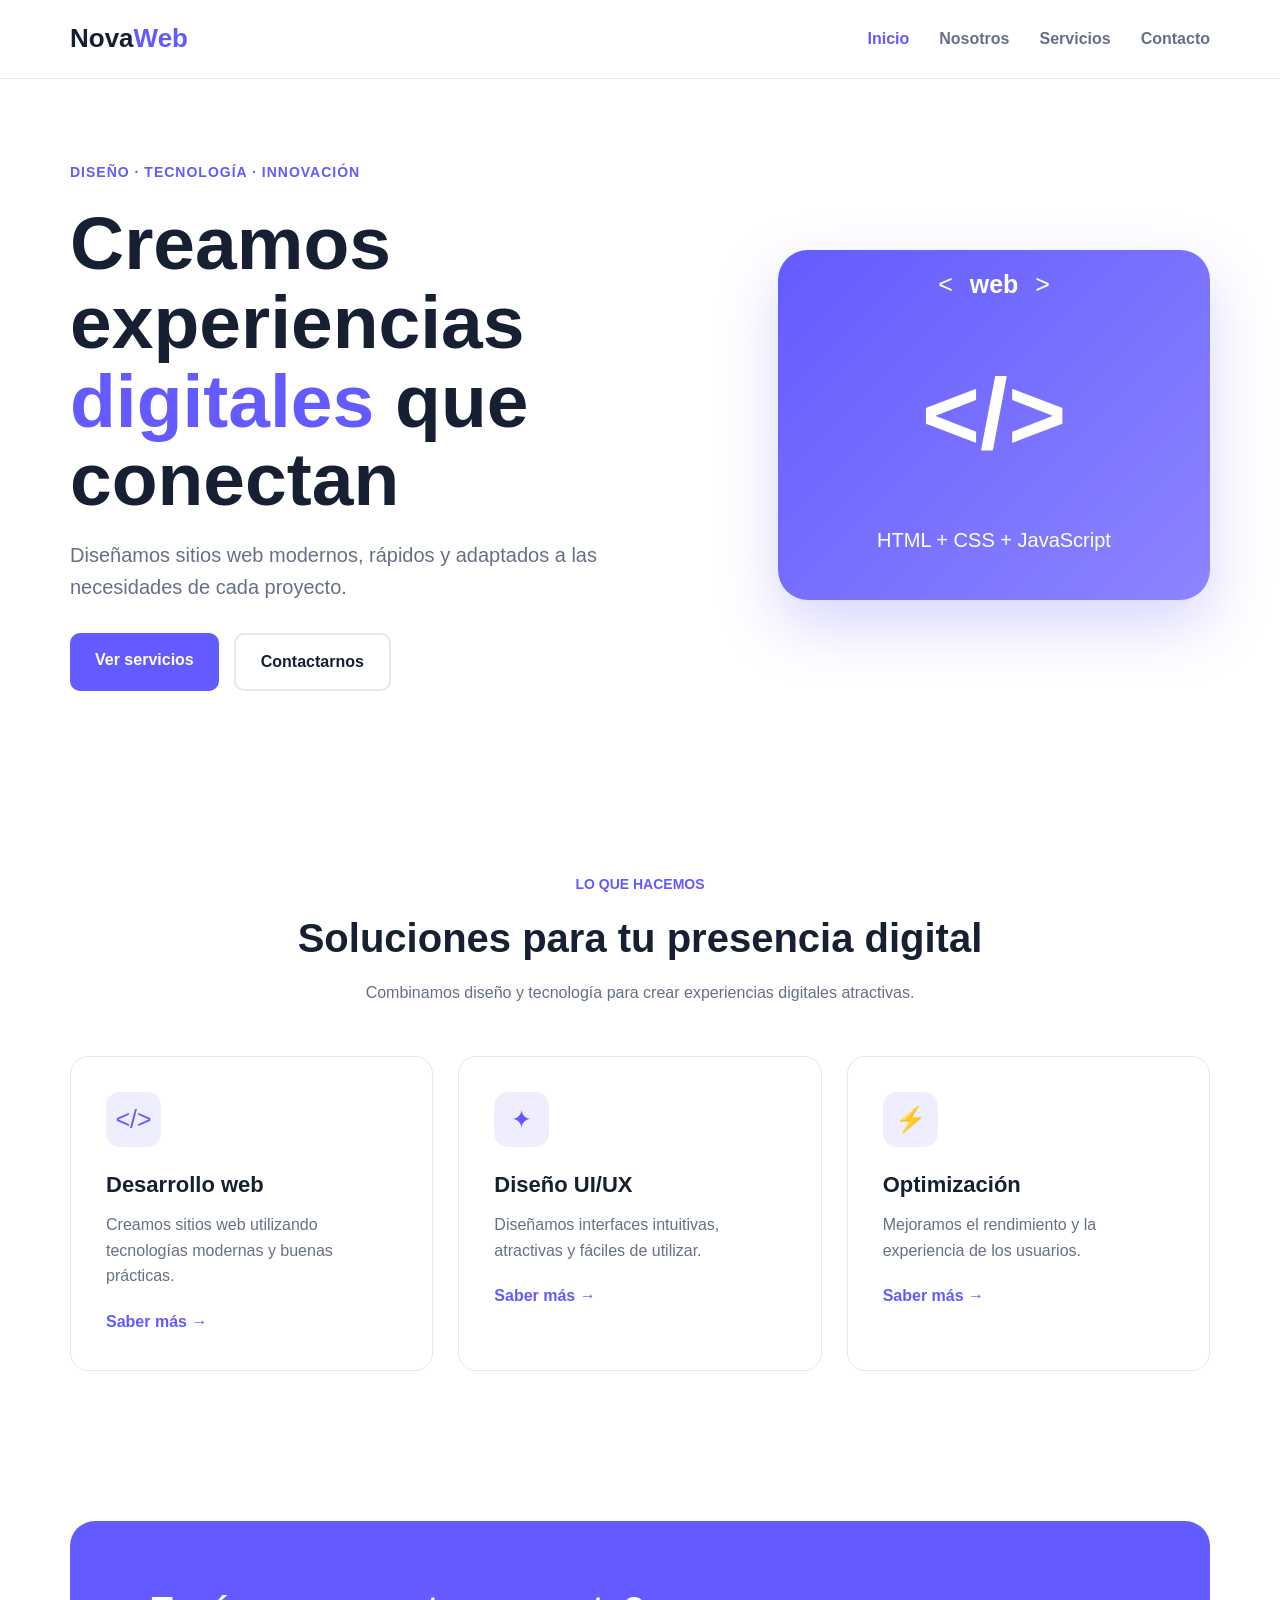
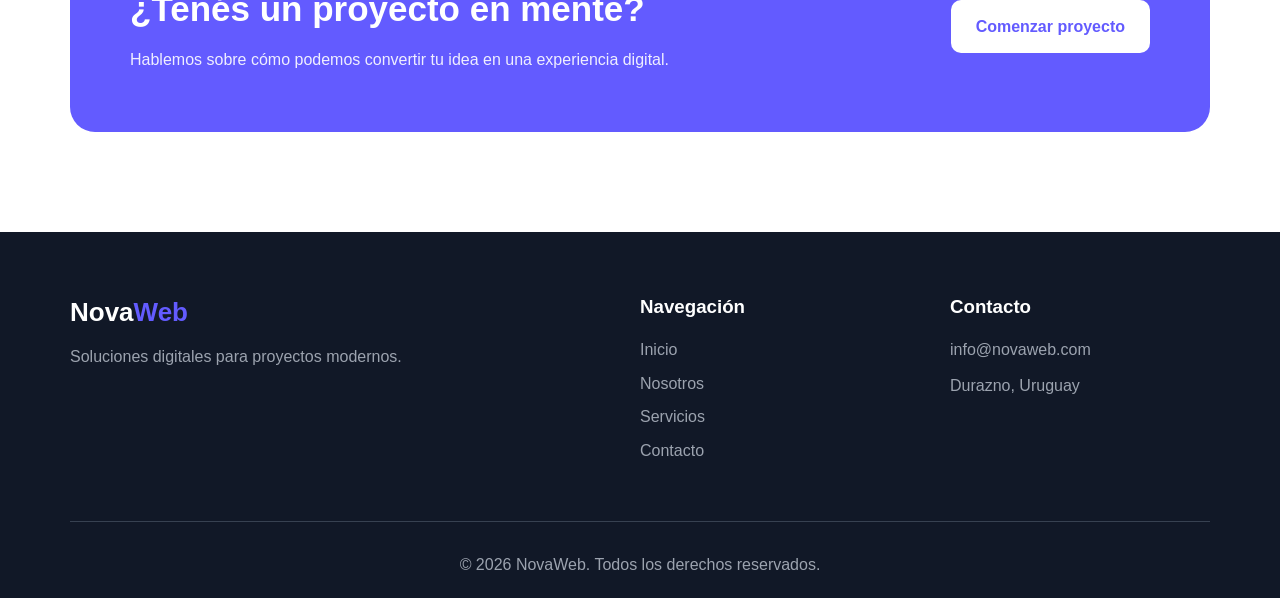
==== index.html @ dd42587b "Initial commit" ====
<!DOCTYPE html>
<html>
<!DOCTYPE html>
<html lang="es">

<head>
    <meta charset="UTF-8">
    <meta name="viewport" content="width=device-width, initial-scale=1.0">

    <meta name="description"
          content="Sitio web de NovaWeb - Diseño y desarrollo web">

    <title>NovaWeb | Inicio</title>

<link rel="icon" type="image/png" href="assets/favicon.png">

    <link rel="stylesheet" href="css/styles.css">
</head>

<body>

    <!-- ================= HEADER ================= -->

    <header class="header">

        <nav class="navbar">

            <a href="index.html" class="logo">
                Nova<span>Web</span>
            </a>

            <button class="menu-btn" id="menuBtn">
                ☰
            </button>

            <ul class="menu" id="menu">

                <li>
                    <a href="index.html" class="activo">
                        Inicio
                    </a>
                </li>

                <li>
                    <a href="nosotros.html">
                        Nosotros
                    </a>
                </li>

                <li>
                    <a href="servicios.html">
                        Servicios
                    </a>
                </li>

                <li>
                    <a href="contacto.html">
                        Contacto
                    </a>
                </li>

            </ul>

        </nav>

    </header>


    <!-- ================= HERO ================= -->

    <main>

        <section class="hero">

            <div class="hero-contenido">

                <span class="etiqueta">
                    DISEÑO · TECNOLOGÍA · INNOVACIÓN
                </span>

                <h1>
                    Creamos experiencias
                    <span>digitales</span>
                    que conectan
                </h1>

                <p>
                    Diseñamos sitios web modernos, rápidos y adaptados
                    a las necesidades de cada proyecto.
                </p>

                <div class="hero-botones">

                    <a href="servicios.html" class="btn btn-principal">
                        Ver servicios
                    </a>

                    <a href="contacto.html" class="btn btn-secundario">
                        Contactarnos
                    </a>

                </div>

            </div>

            <div class="hero-card">

                <div class="codigo">
                    <span>&lt;</span>
                    <strong>web</strong>
                    <span>&gt;</span>
                </div>

                <div class="hero-icon">
                    &lt;/&gt;
                </div>

                <p>
                    HTML + CSS + JavaScript
                </p>

            </div>

        </section>


        <!-- ================= SERVICIOS DESTACADOS ================= -->

        <section class="seccion">

            <div class="titulo-seccion">

                <span>LO QUE HACEMOS</span>

                <h2>
                    Soluciones para tu presencia digital
                </h2>

                <p>
                    Combinamos diseño y tecnología para crear
                    experiencias digitales atractivas.
                </p>

            </div>


            <div class="tarjetas">

                <article class="tarjeta">

                    <div class="icono">
                        &lt;/&gt;
                    </div>

                    <h3>
                        Desarrollo web
                    </h3>

                    <p>
                        Creamos sitios web utilizando tecnologías
                        modernas y buenas prácticas.
                    </p>

                    <a href="servicios.html">
                        Saber más →
                    </a>

                </article>


                <article class="tarjeta">

                    <div class="icono">
                        ✦
                    </div>

                    <h3>
                        Diseño UI/UX
                    </h3>

                    <p>
                        Diseñamos interfaces intuitivas, atractivas
                        y fáciles de utilizar.
                    </p>

                    <a href="servicios.html">
                        Saber más →
                    </a>

                </article>


                <article class="tarjeta">

                    <div class="icono">
                        ⚡
                    </div>

                    <h3>
                        Optimización
                    </h3>

                    <p>
                        Mejoramos el rendimiento y la experiencia
                        de los usuarios.
                    </p>

                    <a href="servicios.html">
                        Saber más →
                    </a>

                </article>

            </div>

        </section>


        <!-- ================= CTA ================= -->

        <section class="cta">

            <div>

                <h2>
                    ¿Tenés un proyecto en mente?
                </h2>

                <p>
                    Hablemos sobre cómo podemos convertir tu idea
                    en una experiencia digital.
                </p>

            </div>

            <a href="contacto.html" class="btn btn-blanco">
                Comenzar proyecto
            </a>

        </section>

    </main>


    <!-- ================= FOOTER ================= -->

    <footer class="footer">

        <div class="footer-contenido">

            <div>

                <a href="index.html" class="logo">
                    Nova<span>Web</span>
                </a>

                <p>
                    Soluciones digitales para proyectos modernos.
                </p>

            </div>


            <div>

                <h3>
                    Navegación
                </h3>

                <a href="index.html">Inicio</a>
                <a href="nosotros.html">Nosotros</a>
                <a href="servicios.html">Servicios</a>
                <a href="contacto.html">Contacto</a>

            </div>


            <div>

                <h3>
                    Contacto
                </h3>

                <p>
                    info@novaweb.com
                </p>

                <p>
                    Durazno, Uruguay
                </p>

            </div>

        </div>


        <div class="copyright">

            <p>
                © 2026 NovaWeb. Todos los derechos reservados.
            </p>

        </div>

    </footer>


    <script src="js/script.js"></script>

</body>

</html>
<!DOCTYPE>
---- css/styles.css ----
/* =========================================
   RESET
========================================= */

* {
    margin: 0;
    padding: 0;
    box-sizing: border-box;
}


html {
    scroll-behavior: smooth;
}


body {
    font-family: Arial, Helvetica, sans-serif;
    color: #172033;
    background: #ffffff;
    line-height: 1.6;
}


/* =========================================
   VARIABLES
========================================= */

:root {

    --primario: #635bff;
    --primario-oscuro: #4d46d8;

    --oscuro: #172033;

    --gris: #667085;

    --fondo: #f7f8fc;

    --blanco: #ffffff;

    --borde: #e5e7eb;

}


/* =========================================
   LINKS
========================================= */

a {
    text-decoration: none;
    color: inherit;
}


/* =========================================
   HEADER
========================================= */

.header {
    background: var(--blanco);
    border-bottom: 1px solid var(--borde);
    position: sticky;
    top: 0;
    z-index: 1000;
}


.navbar {
    max-width: 1200px;
    margin: auto;

    padding: 18px 30px;

    display: flex;
    align-items: center;
    justify-content: space-between;
}


.logo {
    font-size: 26px;
    font-weight: 800;
}


.logo span {
    color: var(--primario);
}


.menu {
    display: flex;
    gap: 30px;
    list-style: none;
}


.menu a {
    color: var(--gris);
    font-weight: 600;
    transition: 0.3s;
}


.menu a:hover,
.menu a.activo {
    color: var(--primario);
}


.menu-btn {
    display: none;

    border: none;
    background: transparent;

    font-size: 28px;
    cursor: pointer;
}


/* =========================================
   HERO
========================================= */

.hero {
    max-width: 1200px;
    margin: auto;

    min-height: 650px;

    padding: 80px 30px;

    display: grid;
    grid-template-columns: 1.2fr 0.8fr;

    gap: 60px;

    align-items: center;
}


.etiqueta {
    color: var(--primario);
    font-weight: 700;
    font-size: 14px;
    letter-spacing: 1px;
}


.hero h1 {
    font-size: clamp(45px, 6vw, 75px);
    line-height: 1.05;

    margin: 20px 0;
}


.hero h1 span {
    color: var(--primario);
}


.hero p {
    font-size: 20px;
    color: var(--gris);

    max-width: 600px;

    margin-bottom: 30px;
}


.hero-botones {
    display: flex;
    gap: 15px;
    flex-wrap: wrap;
}


/* =========================================
   BOTONES
========================================= */

.btn {
    display: inline-block;

    padding: 14px 25px;

    border-radius: 10px;

    font-weight: 700;

    transition: 0.3s;

    cursor: pointer;

    border: none;
}


.btn-principal {
    background: var(--primario);
    color: white;
}


.btn-principal:hover {
    background: var(--primario-oscuro);
    transform: translateY(-2px);
}


.btn-secundario {
    border: 2px solid var(--borde);
}


.btn-secundario:hover {
    border-color: var(--primario);
    color: var(--primario);
}


.btn-blanco {
    background: white;
    color: var(--primario);
}


/* =========================================
   HERO CARD
========================================= */

.hero-card {
    min-height: 350px;

    background:
        linear-gradient(
            135deg,
            #635bff,
            #8b85ff
        );

    border-radius: 30px;

    color: white;

    display: flex;
    flex-direction: column;

    align-items: center;
    justify-content: center;

    box-shadow: 0 25px 60px rgba(99, 91, 255, 0.25);
}


.codigo {
    font-size: 25px;
}


.codigo strong {
    margin: 0 10px;
}


.hero-icon {
    font-size: 100px;
    font-weight: bold;

    margin: 30px 0;
}


.hero-card p {
    color: white;
}


/* =========================================
   SECCIONES
========================================= */

.seccion {
    max-width: 1200px;

    margin: auto;

    padding: 100px 30px;
}


.fondo-claro {
    max-width: none;
    background: var(--fondo);
}


.titulo-seccion {
    text-align: center;

    max-width: 700px;

    margin: 0 auto 50px;
}


.titulo-seccion > span {
    color: var(--primario);
    font-weight: bold;
    font-size: 14px;
}


.titulo-seccion h2 {
    font-size: 40px;
    margin: 10px 0;
}


.titulo-seccion p {
    color: var(--gris);
}


/* =========================================
   TARJETAS
========================================= */

.tarjetas {
    display: grid;

    grid-template-columns:
        repeat(3, 1fr);

    gap: 25px;
}


.tarjeta {
    background: white;

    padding: 35px;

    border: 1px solid var(--borde);

    border-radius: 18px;

    transition: 0.3s;
}


.tarjeta:hover {
    transform: translateY(-8px);

    box-shadow:
        0 20px 40px rgba(0, 0, 0, 0.08);
}


.icono {
    width: 55px;
    height: 55px;

    border-radius: 14px;

    background: #efeeff;

    color: var(--primario);

    display: flex;
    align-items: center;
    justify-content: center;

    font-size: 25px;

    margin-bottom: 20px;
}


.tarjeta h3 {
    font-size: 22px;
    margin-bottom: 10px;
}


.tarjeta p {
    color: var(--gris);
    margin-bottom: 20px;
}


.tarjeta a {
    color: var(--primario);
    font-weight: bold;
}


/* =========================================
   CTA
========================================= */

.cta {
    max-width: 1140px;

    margin: 50px auto 100px;

    padding: 60px;

    border-radius: 25px;

    background: var(--primario);

    color: white;

    display: flex;

    align-items: center;

    justify-content: space-between;

    gap: 30px;
}


.cta h2 {
    font-size: 35px;
}


.cta p {
    margin-top: 10px;
    opacity: 0.9;
}


/* =========================================
   HERO INTERNO
========================================= */

.hero-interno {
    text-align: center;

    padding: 100px 30px;

    background: var(--fondo);
}


.hero-interno span {
    color: var(--primario);

    font-weight: bold;

    letter-spacing: 1px;
}


.hero-interno h1 {
    font-size: 60px;

    margin: 15px 0;
}


.hero-interno p {
    max-width: 650px;

    margin: auto;

    color: var(--gris);

    font-size: 18px;
}


/* =========================================
   DOS COLUMNAS
========================================= */

.contenido-dos-columnas {
    display: grid;

    grid-template-columns: 1fr 1fr;

    gap: 80px;

    align-items: center;
}


.contenido-dos-columnas h2 {
    font-size: 42px;

    margin: 15px 0;
}


.contenido-dos-columnas p {
    color: var(--gris);

    margin-bottom: 15px;
}


.numero-card {
    background: var(--fondo);

    padding: 50px;

    border-radius: 25px;

    display: grid;

    grid-template-columns: 1fr 1fr;

    gap: 15px;

    text-align: center;
}


.numero-card strong {
    font-size: 45px;
    color: var(--primario);
}


.numero-card span {
    color: var(--gris);
}


/* =========================================
   LISTA
========================================= */

.lista {
    list-style: none;
    margin-top: 20px;
}


.lista li {
    padding: 8px 0;

    border-bottom: 1px solid var(--borde);
}


.lista li::before {
    content: "✓";

    color: var(--primario);

    font-weight: bold;

    margin-right: 10px;
}


/* =========================================
   CONTACTO
========================================= */

.contacto {
    display: grid;

    grid-template-columns: 0.8fr 1.2fr;

    gap: 80px;
}


.contacto-info h2 {
    font-size: 40px;

    margin: 15px 0;
}


.contacto-info > p {
    color: var(--gris);

    margin-bottom: 30px;
}


.dato {
    display: flex;

    flex-direction: column;

    margin-bottom: 20px;
}


.dato strong {
    color: var(--primario);
}


.dato span {
    color: var(--gris);
}


/* =========================================
   FORMULARIO
========================================= */

.formulario {
    padding: 35px;

    border: 1px solid var(--borde);

    border-radius: 20px;

    box-shadow:
        0 15px 40px rgba(0, 0, 0, 0.05);
}


.campo {
    margin-bottom: 20px;
}


.campo label {
    display: block;

    font-weight: bold;

    margin-bottom: 7px;
}


.campo input,
.campo textarea {
    width: 100%;

    padding: 14px;

    border: 1px solid var(--borde);

    border-radius: 10px;

    font-family: inherit;

    font-size: 16px;

    outline: none;

    transition: 0.3s;
}


.campo input:focus,
.campo textarea:focus {
    border-color: var(--primario);

    box-shadow:
        0 0 0 3px rgba(99, 91, 255, 0.1);
}


.campo textarea {
    resize: vertical;
}


.mensaje-formulario {
    margin-top: 15px;

    font-weight: bold;
}


/* =========================================
   FOOTER
========================================= */

.footer {
    background: #111827;

    color: white;

    padding: 60px 30px 20px;
}


.footer-contenido {
    max-width: 1140px;

    margin: auto;

    display: grid;

    grid-template-columns:
        2fr 1fr 1fr;

    gap: 50px;
}


.footer .logo {
    color: white;
}


.footer p {
    color: #9ca3af;

    margin-top: 10px;
}


.footer h3 {
    margin-bottom: 15px;
}


.footer-contenido > div:nth-child(2) a {
    display: block;

    color: #9ca3af;

    margin: 8px 0;
}


.footer-contenido > div:nth-child(2) a:hover {
    color: white;
}


.copyright {
    max-width: 1140px;

    margin: 50px auto 0;

    padding-top: 20px;

    border-top: 1px solid #374151;

    text-align: center;
}


/* =========================================
   RESPONSIVE
========================================= */

@media (max-width: 800px) {

    .menu-btn {
        display: block;
    }


    .menu {
        position: absolute;

        top: 70px;
        left: 0;

        width: 100%;

        background: white;

        display: none;

        flex-direction: column;

        padding: 20px 30px;

        border-bottom: 1px solid var(--borde);
    }


    .menu.mostrar {
        display: flex;
    }


    .hero {
        grid-template-columns: 1fr;

        text-align: center;
    }


    .hero p {
        margin-left: auto;
        margin-right: auto;
    }


    .hero-botones {
        justify-content: center;
    }


    .tarjetas {
        grid-template-columns: 1fr;
    }


    .contenido-dos-columnas {
        grid-template-columns: 1fr;
    }


    .contacto {
        grid-template-columns: 1fr;
    }


    .cta {
        margin-left: 20px;
        margin-right: 20px;

        flex-direction: column;

        text-align: center;
    }


    .footer-contenido {
        grid-template-columns: 1fr;
    }


    .hero-interno h1 {
        font-size: 45px;
    }

}


@media (max-width: 500px) {

    .navbar {
        padding: 15px 20px;
    }


    .hero {
        padding: 60px 20px;
    }


    .hero h1 {
        font-size: 43px;
    }


    .seccion {
        padding: 70px 20px;
    }


    .titulo-seccion h2 {
        font-size: 32px;
    }


    .hero-card {
        min-height: 280px;
    }


    .hero-icon {
        font-size: 70px;
    }


    .formulario {
        padding: 25px;
    }

}
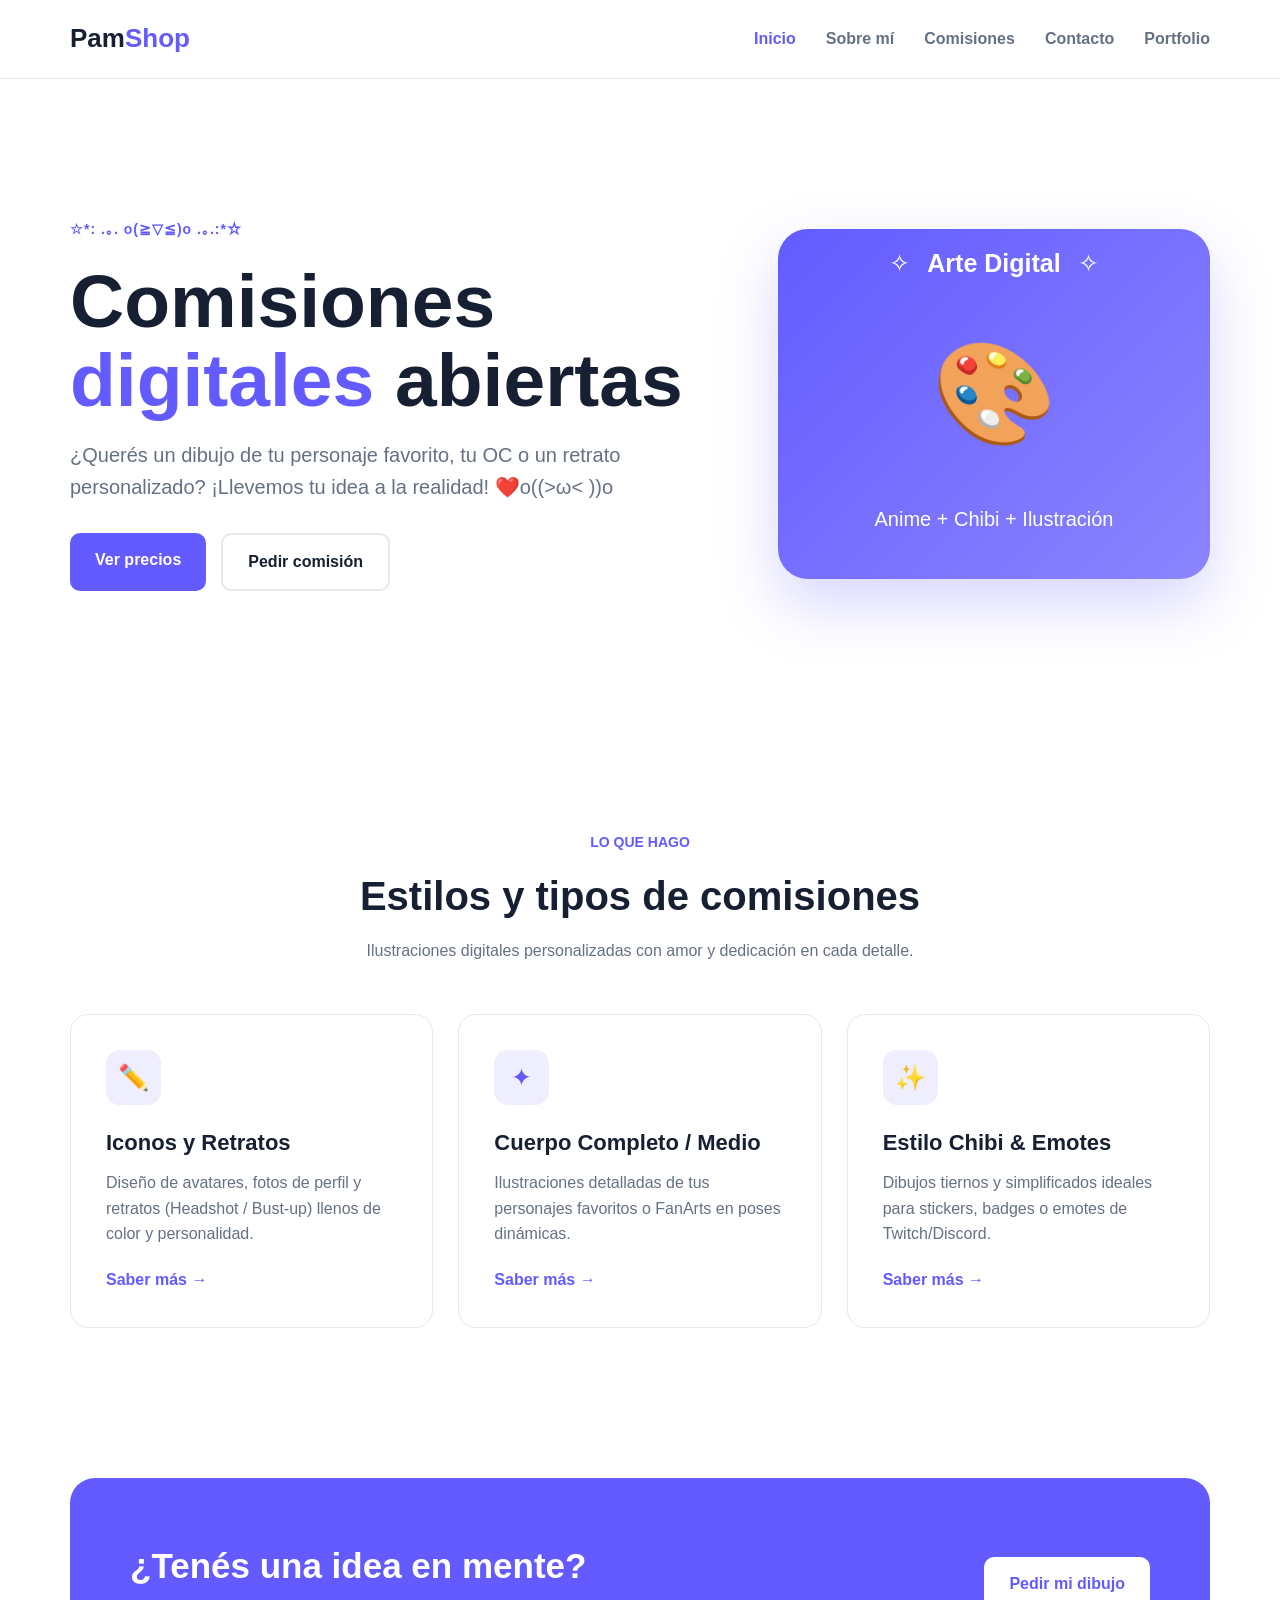
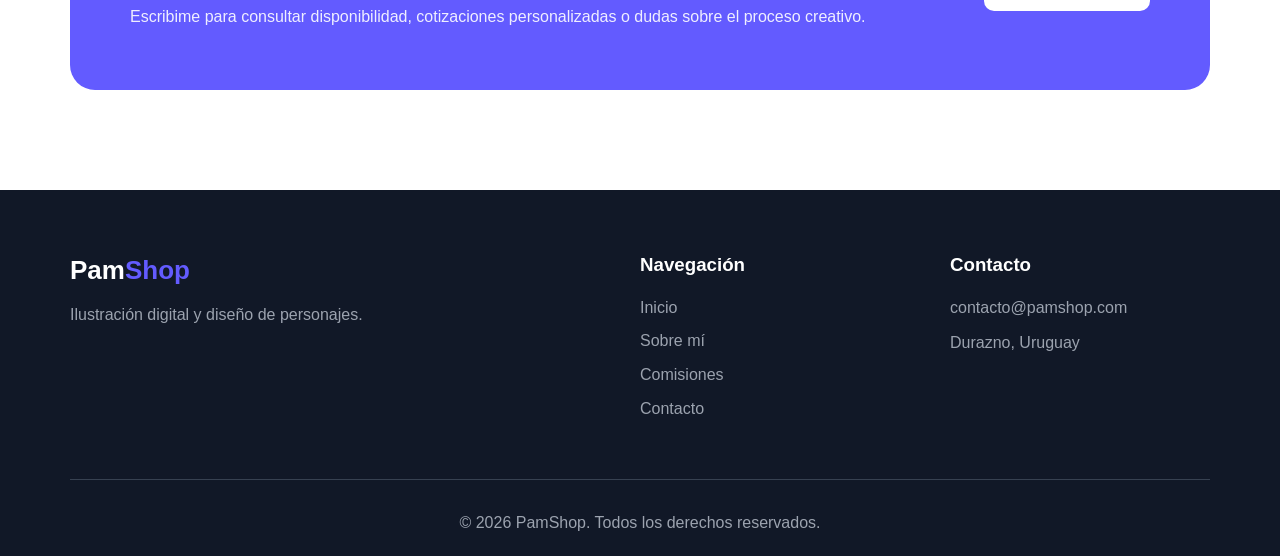
==== commit 563f1f80: "Primer commit" ====
--- a/index.html
+++ b/index.html
@@ -1,5 +1,3 @@
-<!DOCTYPE html>
-<html>
 <!DOCTYPE html>
 <html lang="es">
 
@@ -8,13 +6,13 @@
     <meta name="viewport" content="width=device-width, initial-scale=1.0">
 
     <meta name="description"
-          content="Sitio web de NovaWeb - Diseño y desarrollo web">
-
-    <title>NovaWeb | Inicio</title>
-
-<link rel="icon" type="image/png" href="assets/favicon.png">
+          content="Sitio web de Pam - Ilustración digital y comisiones de arte">
+
+    <title>Pam (❁´◡`❁) Shop | Inicio</title>
 
     <link rel="stylesheet" href="css/styles.css">
+    <link rel="icon" type="image/webp" href="assets/favicon.webp">
+
 </head>
 
 <body>
@@ -26,7 +24,7 @@
         <nav class="navbar">
 
             <a href="index.html" class="logo">
-                Nova<span>Web</span>
+                Pam<span>Shop</span>
             </a>
 
             <button class="menu-btn" id="menuBtn">
@@ -43,13 +41,13 @@
 
                 <li>
                     <a href="nosotros.html">
-                        Nosotros
+                        Sobre mí
                     </a>
                 </li>
 
                 <li>
                     <a href="servicios.html">
-                        Servicios
+                        Comisiones
                     </a>
                 </li>
 
@@ -59,6 +57,12 @@
                     </a>
                 </li>
 
+                <li>
+                    <a href="portfolio.html">
+                        Portfolio
+                    </a>
+                </li>
+
             </ul>
 
         </nav>
@@ -75,28 +79,27 @@
             <div class="hero-contenido">
 
                 <span class="etiqueta">
-                    DISEÑO · TECNOLOGÍA · INNOVACIÓN
+                    ☆*: .｡. o(≧▽≦)o .｡.:*☆
                 </span>
 
                 <h1>
-                    Creamos experiencias
+                    Comisiones
                     <span>digitales</span>
-                    que conectan
+                    abiertas
                 </h1>
 
                 <p>
-                    Diseñamos sitios web modernos, rápidos y adaptados
-                    a las necesidades de cada proyecto.
+                    ¿Querés un dibujo de tu personaje favorito, tu OC o un retrato personalizado? ¡Llevemos tu idea a la realidad! ❤️o((>ω< ))o
                 </p>
 
                 <div class="hero-botones">
 
                     <a href="servicios.html" class="btn btn-principal">
-                        Ver servicios
+                        Ver precios
                     </a>
 
                     <a href="contacto.html" class="btn btn-secundario">
-                        Contactarnos
+                        Pedir comisión
                     </a>
 
                 </div>
@@ -106,17 +109,17 @@
             <div class="hero-card">
 
                 <div class="codigo">
-                    <span>&lt;</span>
-                    <strong>web</strong>
-                    <span>&gt;</span>
+                    <span>✧</span>
+                    <strong>Arte Digital</strong>
+                    <span>✧</span>
                 </div>
 
                 <div class="hero-icon">
-                    &lt;/&gt;
+                    🎨
                 </div>
 
                 <p>
-                    HTML + CSS + JavaScript
+                    Anime + Chibi + Ilustración
                 </p>
 
             </div>
@@ -130,15 +133,14 @@
 
             <div class="titulo-seccion">
 
-                <span>LO QUE HACEMOS</span>
+                <span>LO QUE HAGO</span>
 
                 <h2>
-                    Soluciones para tu presencia digital
+                    Estilos y tipos de comisiones
                 </h2>
 
                 <p>
-                    Combinamos diseño y tecnología para crear
-                    experiencias digitales atractivas.
+                    Ilustraciones digitales personalizadas con amor y dedicación en cada detalle.
                 </p>
 
             </div>
@@ -149,16 +151,15 @@
                 <article class="tarjeta">
 
                     <div class="icono">
-                        &lt;/&gt;
+                        ✏️
                     </div>
 
                     <h3>
-                        Desarrollo web
+                        Iconos y Retratos
                     </h3>
 
                     <p>
-                        Creamos sitios web utilizando tecnologías
-                        modernas y buenas prácticas.
+                        Diseño de avatares, fotos de perfil y retratos (Headshot / Bust-up) llenos de color y personalidad.
                     </p>
 
                     <a href="servicios.html">
@@ -175,12 +176,11 @@
                     </div>
 
                     <h3>
-                        Diseño UI/UX
+                        Cuerpo Completo / Medio
                     </h3>
 
                     <p>
-                        Diseñamos interfaces intuitivas, atractivas
-                        y fáciles de utilizar.
+                        Ilustraciones detalladas de tus personajes favoritos o FanArts en poses dinámicas.
                     </p>
 
                     <a href="servicios.html">
@@ -193,16 +193,15 @@
                 <article class="tarjeta">
 
                     <div class="icono">
-                        ⚡
+                        ✨
                     </div>
 
                     <h3>
-                        Optimización
+                        Estilo Chibi & Emotes
                     </h3>
 
                     <p>
-                        Mejoramos el rendimiento y la experiencia
-                        de los usuarios.
+                        Dibujos tiernos y simplificados ideales para stickers, badges o emotes de Twitch/Discord.
                     </p>
 
                     <a href="servicios.html">
@@ -223,18 +222,17 @@
             <div>
 
                 <h2>
-                    ¿Tenés un proyecto en mente?
+                    ¿Tenés una idea en mente?
                 </h2>
 
                 <p>
-                    Hablemos sobre cómo podemos convertir tu idea
-                    en una experiencia digital.
+                    Escribime para consultar disponibilidad, cotizaciones personalizadas o dudas sobre el proceso creativo.
                 </p>
 
             </div>
 
             <a href="contacto.html" class="btn btn-blanco">
-                Comenzar proyecto
+                Pedir mi dibujo
             </a>
 
         </section>
@@ -251,11 +249,11 @@
             <div>
 
                 <a href="index.html" class="logo">
-                    Nova<span>Web</span>
+                    Pam<span>Shop</span>
                 </a>
 
                 <p>
-                    Soluciones digitales para proyectos modernos.
+                    Ilustración digital y diseño de personajes.
                 </p>
 
             </div>
@@ -268,8 +266,8 @@
                 </h3>
 
                 <a href="index.html">Inicio</a>
-                <a href="nosotros.html">Nosotros</a>
-                <a href="servicios.html">Servicios</a>
+                <a href="nosotros.html">Sobre mí</a>
+                <a href="servicios.html">Comisiones</a>
                 <a href="contacto.html">Contacto</a>
 
             </div>
@@ -282,7 +280,7 @@
                 </h3>
 
                 <p>
-                    info@novaweb.com
+                    contacto@pamshop.com
                 </p>
 
                 <p>
@@ -297,7 +295,7 @@
         <div class="copyright">
 
             <p>
-                © 2026 NovaWeb. Todos los derechos reservados.
+                © 2026 PamShop. Todos los derechos reservados.
             </p>
 
         </div>
@@ -309,5 +307,4 @@
 
 </body>
 
-</html>
-<!DOCTYPE>
+</html>
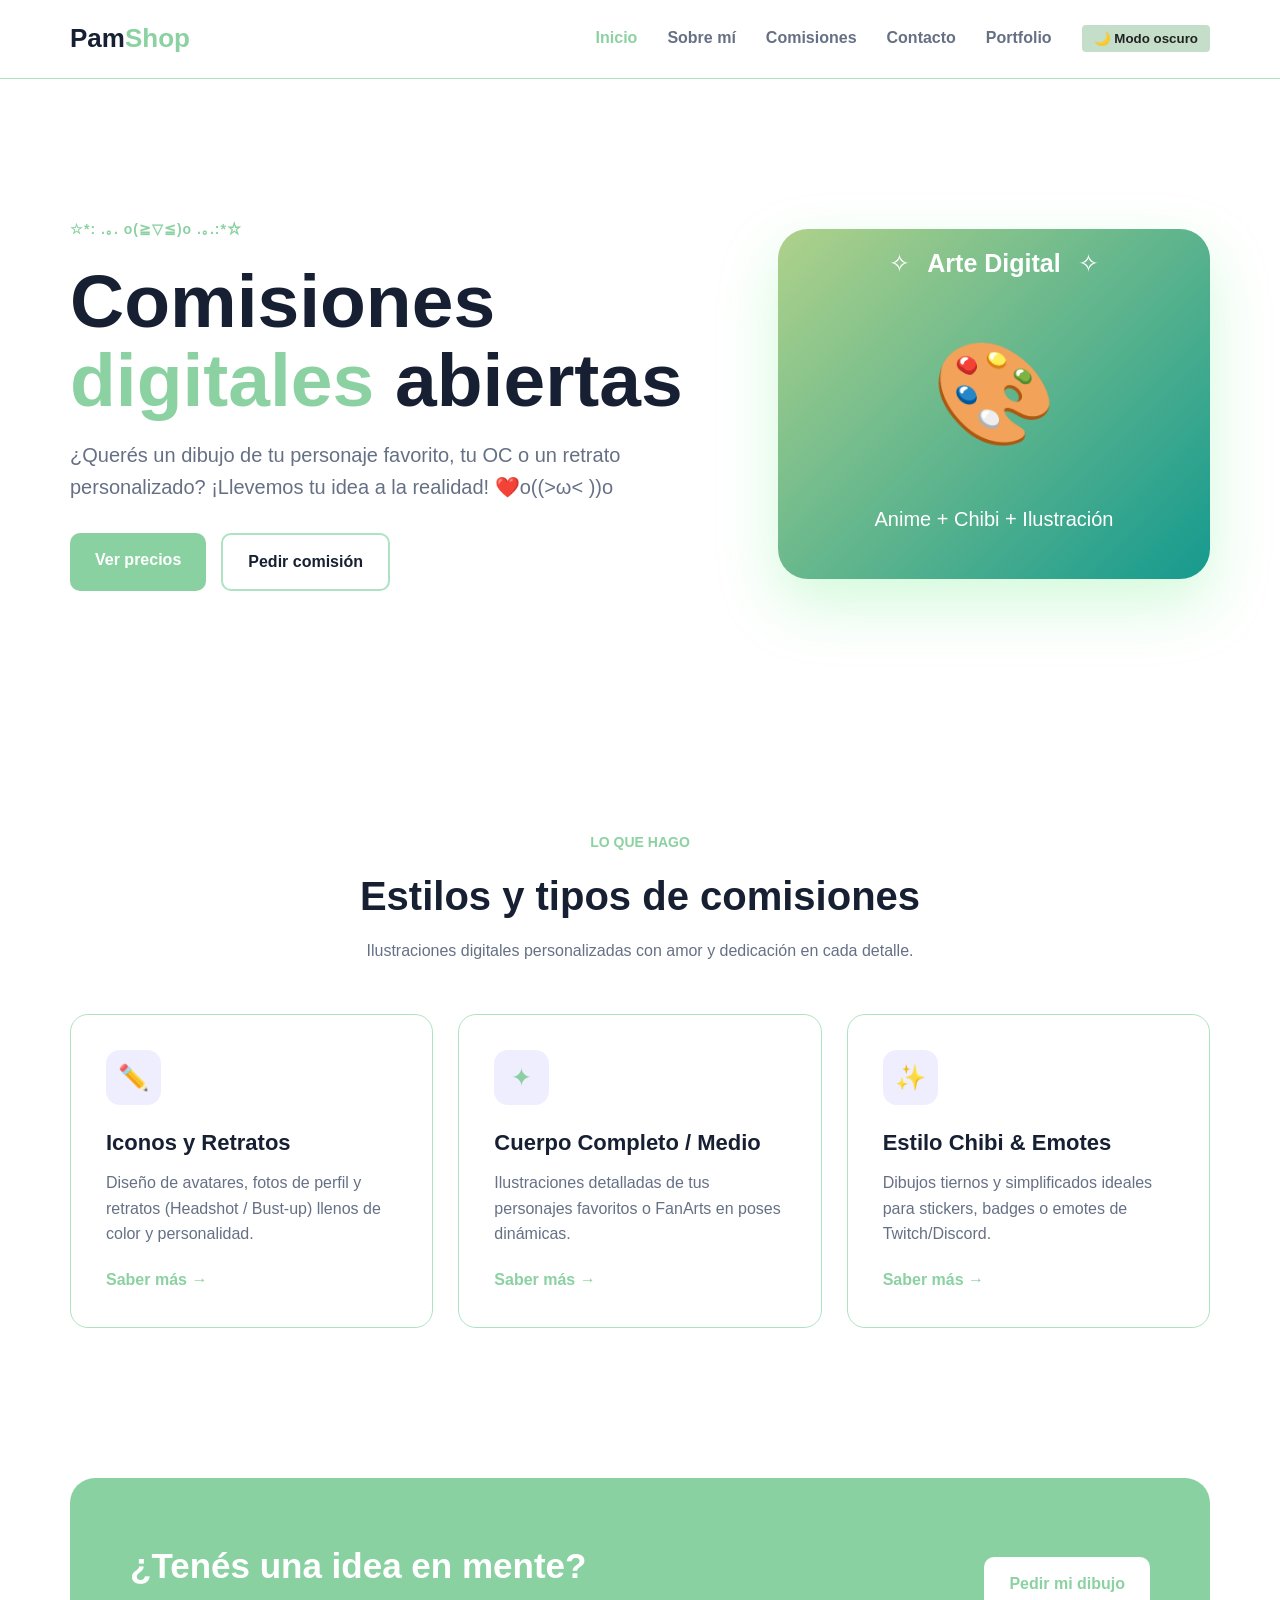
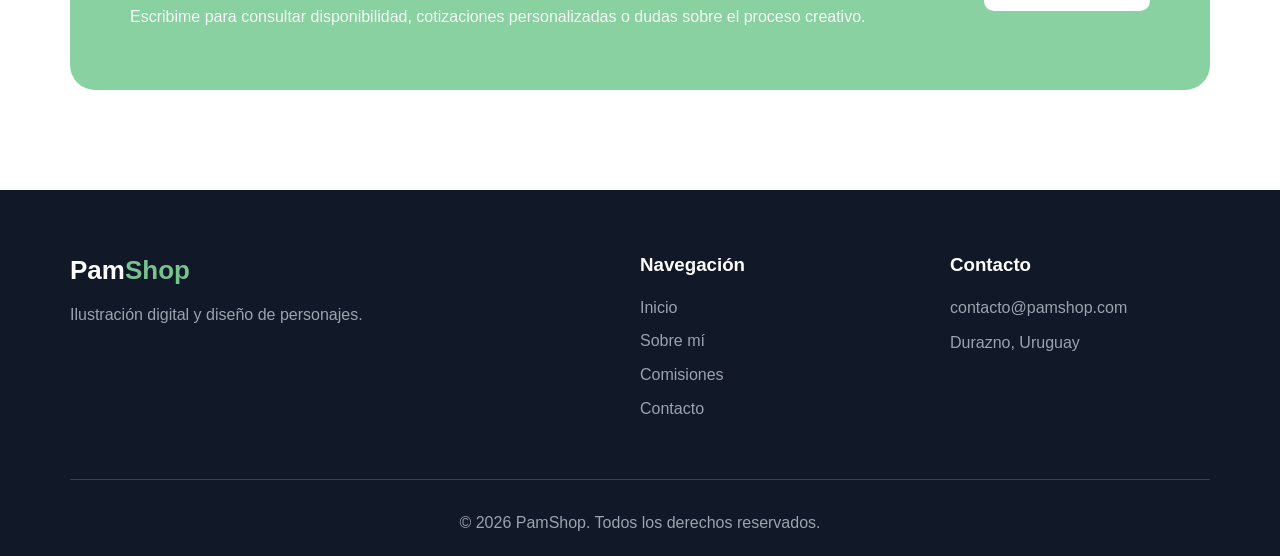
==== commit 6b641dd9: "Función func.js para el formulario" ====
--- a/index.html
+++ b/index.html
@@ -61,6 +61,10 @@
                     <a href="portfolio.html">
                         Portfolio
                     </a>
+                </li>
+
+                <li>
+                     <button onclick="myFunction()">🌙 Modo oscuro</button>
                 </li>
 
             </ul>
--- a/css/styles.css
+++ b/css/styles.css
@@ -28,8 +28,8 @@
 
 :root {
 
-    --primario: #635bff;
-    --primario-oscuro: #4d46d8;
+    --primario:#82ce9aed;
+    --primario-oscuro: #198c41;
 
     --oscuro: #172033;
 
@@ -39,7 +39,7 @@
 
     --blanco: #ffffff;
 
-    --borde: #e5e7eb;
+    --borde: #ace3c3;
 
 }
 
@@ -240,8 +240,8 @@
     background:
         linear-gradient(
             135deg,
-            #635bff,
-            #8b85ff
+            #a9ce82ed,
+            #159a8f
         );
 
     border-radius: 30px;
@@ -254,7 +254,7 @@
     align-items: center;
     justify-content: center;
 
-    box-shadow: 0 25px 60px rgba(99, 91, 255, 0.25);
+    box-shadow: 0 25px 60px rgba(78, 235, 110, 0.25);
 }
 
 
@@ -447,7 +447,7 @@
 
     padding: 100px 30px;
 
-    background: var(--fondo);
+    background: #d4ffd948;
 }
 
 
@@ -883,4 +883,69 @@
         padding: 25px;
     }
 
+}
+
+.galeria-img-container {
+    width: 100%;
+    height: 300px; 
+    display: flex;
+    align-items: center;
+    justify-content: center;
+    background-color: #f5f5f5; 
+    overflow: hidden;
+}
+
+
+.galeria-img {
+    max-width: 100%;
+    max-height: 100%;
+    width: auto;
+    height: auto;
+    object-fit: contain; 
+    display: block;
+}
+
+body.dark-mode {
+    background-color: #242424;
+    color: #e0e0e0;
+}
+
+body.dark-mode .header,
+body.dark-mode .tarjeta,
+body.dark-mode .hero-interno,
+body.dark-mode .fondo-claro {
+    background-color: #1e1e1e;
+    color: #def5db;
+}
+
+
+body.dark-mode a {
+    color: hsl(133, 100%, 96%);
+}
+
+body.dark-mode p{
+    color: #f9f9f9;
+}
+
+body.dark-mode .btn-blanco{
+    color: #7ca885;
+}
+
+.navbar button {
+    padding: 6px 12px;
+    background-color: #c4deca;
+    color: #222222;
+    border: none;
+    border-radius: 4px;
+    font-weight: bold;
+    cursor: pointer;
+    transition: background-color 0.3s ease;
+}
+
+.navbar button:hover {
+    background-color: #8ec299;
+}
+
+navbar.dark-mode {
+    background-color: #159a8f;
 }
